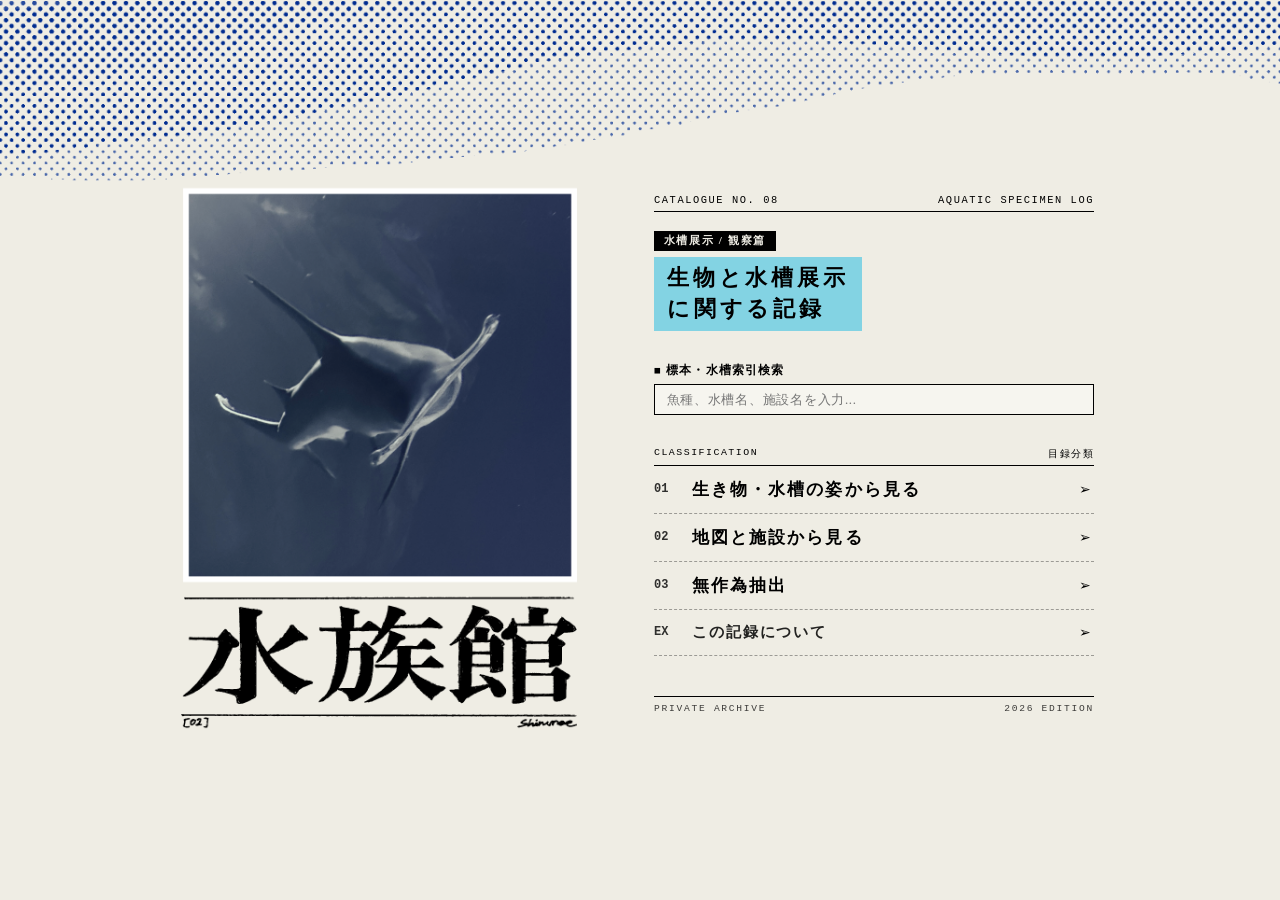
==== index.html @ 5fa7cd63 "menu" ====
<!DOCTYPE html>
<html lang="ja">
<head>
  <meta charset="UTF-8">
  <meta name="viewport" content="width=device-width, initial-scale=1.0">
  <title>水族館の記録</title>
  <link rel="stylesheet" href="css/style.css">
</head>
<body>

  <!-- 本の見開き全体を包むコンテナ -->
  <div class="book-spread">
    
    <!-- 左ページ：画像（タイトル込み）がそのまま1ページ全体になる -->
    <section class="page left-page">
      <img src="images/title2.png" alt="水族館 観測記録 扉絵" class="full-cover-image">
    </section>

    <!-- 右ページ：図鑑目録・構造化エディトリアル -->
    <section class="page right-page">
      
      <!-- ページ上部の図鑑インデックスヘッダー -->
      <div class="catalog-header">
        <div class="catalog-meta">
          <span class="catalog-code">CATALOGUE NO. 08</span>
          <span class="catalog-rubric">AQUATIC SPECIMEN LOG</span>
        </div>
        
        <!-- 岩波文庫・図鑑風の塗り帯タイトル -->
        <div class="title-block">
          <div class="tag-label">水槽展示 / 観察篇</div>
          <h2 class="site-subtitle">生物と水槽展示<br>に関する記録</h2>
        </div>
      </div>

      <!-- 検索ボックス（標本検索窓） -->
      <div class="search-section">
        <span class="search-label">■ 標本・水槽索引検索</span>
        <div class="search-container">
          <input type="text" id="search-input" placeholder="魚種、水槽名、施設名を入力..." autocomplete="off">
        </div>
      </div>

      <!-- ナビゲーション（図鑑の分類目録） -->
      <nav class="navigation">
        <div class="nav-caption">
          <span>CLASSIFICATION</span>
          <span>目録分類</span>
        </div>
        <ul class="nav-list">
          <li class="nav-row">
            <span class="nav-idx">01</span>
            <a href="species.html" class="nav-item">
              <span class="nav-text">生き物・水槽の姿から見る</span>
              <span class="nav-arrow">➢</span>
            </a>
          </li>
          <li class="nav-row">
            <span class="nav-idx">02</span>
            <a href="map.html" class="nav-item">
              <span class="nav-text">地図と施設から見る</span>
              <span class="nav-arrow">➢</span>
            </a>
          </li>
          <li class="nav-row">
            <span class="nav-idx">03</span>
            <a href="archive.html" class="nav-item">
              <span class="nav-text">無作為抽出</span>
              <span class="nav-arrow">➢</span>
            </a>
          </li>
          <li class="nav-row nav-row-about">
            <span class="nav-idx">EX</span>
            <a href="about.html" class="nav-item nav-about">
              <span class="nav-text">この記録について</span>
              <span class="nav-arrow">➢</span>
            </a>
          </li>
        </ul>
      </nav>

      <!-- ページ最下部：図鑑の奥付風クレジット（バーコード代替） -->
      <footer class="catalog-footer">
        <div class="colophon-line"></div>
        <div class="colophon-text">
          <span>PRIVATE ARCHIVE</span>
          <span>2026 EDITION</span>
        </div>
      </footer>

    </section>

  </div>

</body>
</html>
---- css/style.css ----
/* ==========================================
   印刷物・活字本トーン（紙と墨）
   ========================================== */
:root {
  --bg-paper: #efede4;
  --ink-black: #000000;
  --border-line: #000000;
  --font-serif: "Yu Mincho", "YuMincho", "Hiragino Mincho ProN", "MS PMincho", serif;
  --font-mono: "Courier New", "Consolas", monospace;
  --marker-color: rgb(131, 211, 227);
}

* {
  box-sizing: border-box;
}

body {
  margin: 0;
  padding: 2rem 1rem;
  min-height: 100dvh;
  
  /* 背景設定 */
  background-color: var(--bg-paper);
  background-image: url("../images/dot3.png");
  background-position: right top;
  background-repeat: no-repeat;
  background-size: cover;
  background-attachment: fixed;

  color: var(--ink-black);
  font-family: var(--font-serif);
  
  display: flex;
  justify-content: center;
  align-items: center;
}

/* ==========================================
   見開きレイアウト
   ========================================== */
.book-spread {
  display: flex;
  flex-wrap: wrap;
  justify-content: center;
  align-items: stretch;
  gap: 2.5rem;
  width: 100%;
  max-width: 980px;
  margin: auto;
  padding: 0;
}

/* 1ページあたりの共通設定 */
.page {
  flex: 0 1 380px;
  max-width: 480px;
  box-sizing: border-box;
}

/* 左ページ（比率維持） */
.left-page {
  aspect-ratio: 3 / 4;
  flex: 0 1 420px;
  width: min(100%, 420px);
  padding: 0;
  overflow: visible;
  display: flex;
  align-items: flex-start;
}

.full-cover-image {
  display: block;
  width: 100%;
  height: auto;
  object-fit: contain;
}

/* ==========================================
   右ページ：図鑑・目録エディトリアル
   ========================================== */
.right-page {
  position: relative;
  flex: 1 1 340px;
  padding: 1.5rem 1rem 1rem 1.5rem;
  display: flex;
  flex-direction: column;
  justify-content: space-between;
  min-height: 520px;
}

/* 図鑑ヘッダー部 */
.catalog-header {
  margin-bottom: 2rem;
}

.catalog-meta {
  display: flex;
  justify-content: space-between;
  font-family: var(--font-mono);
  font-size: 0.65rem;
  letter-spacing: 0.15em;
  border-bottom: 1px solid var(--ink-black);
  padding-bottom: 0.3rem;
  margin-bottom: 1.2rem;
}

.title-block {
  display: flex;
  flex-direction: column;
  align-items: flex-start;
  gap: 0.4rem;
}

.tag-label {
  background-color: var(--ink-black);
  color: var(--bg-paper);
  font-size: 0.7rem;
  font-weight: 700;
  letter-spacing: 0.15em;
  padding: 0.15rem 0.6rem;
}

.site-subtitle {
  font-size: 1.35rem;
  font-weight: 900;
  letter-spacing: 0.18em;
  line-height: 1.45;
  margin: 0;
  background-color: var(--marker-color);
  color: var(--ink-black);
  padding: 0.35rem 0.8rem;
  display: inline-block;
  box-decoration-break: clone;
  -webkit-box-decoration-break: clone;
}

/* 検索エリア（台帳入力風） */
.search-section {
  margin-bottom: 2rem;
}

.search-label {
  display: block;
  font-size: 0.72rem;
  font-weight: 700;
  letter-spacing: 0.1em;
  margin-bottom: 0.4rem;
}

.search-container {
  border: 1px solid var(--ink-black);
  background: rgba(255, 255, 255, 0.4);
  padding: 0.3rem 0.6rem;
}

#search-input {
  width: 100%;
  border: none;
  background: transparent;
  font-family: var(--font-serif);
  font-size: 0.9rem;
  color: var(--ink-black);
  outline: none;
  letter-spacing: 0.05em;
}

#search-input::placeholder {
  color: #777;
  font-size: 0.8rem;
}

/* ナビゲーション（図鑑の分類目録） */
.navigation {
  margin-bottom: auto;
}

.nav-caption {
  display: flex;
  justify-content: space-between;
  font-family: var(--font-mono);
  font-size: 0.62rem;
  letter-spacing: 0.15em;
  border-bottom: 1.5px solid var(--ink-black);
  padding-bottom: 0.25rem;
}

.nav-list {
  list-style: none;
  padding: 0;
  margin: 0;
}

.nav-row {
  display: flex;
  align-items: center;
  border-bottom: 1px dashed rgba(0, 0, 0, 0.35);
  transition: background-color 0.15s ease;
}

.nav-row:hover {
  background-color: rgba(131, 211, 227, 0.18);
}

.nav-idx {
  font-family: var(--font-mono);
  font-size: 0.75rem;
  font-weight: bold;
  width: 2.2rem;
  color: var(--ink-black);
  opacity: 0.8;
}

.nav-item {
  flex: 1;
  color: var(--ink-black);
  text-decoration: none;
  padding: 0.75rem 0.2rem;
  display: flex;
  justify-content: space-between;
  align-items: center;
}

.nav-text {
  font-size: 1.05rem;
  font-weight: 900;
  letter-spacing: 0.12em;
}

.nav-arrow {
  font-size: 0.85rem;
  transition: transform 0.15s ease;
}

.nav-item:hover .nav-arrow {
  transform: translateX(4px);
}

/* ABOUT 項目の個別調整 */
.nav-row-about .nav-text {
  font-size: 0.95rem;
  font-weight: 700;
  opacity: 0.85;
}

/* フッター（奥付） */
.catalog-footer {
  margin-top: 2rem;
  padding-top: 0.5rem;
}

.colophon-line {
  width: 100%;
  height: 1px;
  background-color: var(--ink-black);
  margin-bottom: 0.4rem;
}

.colophon-text {
  display: flex;
  justify-content: space-between;
  font-family: var(--font-mono);
  font-size: 0.6rem;
  letter-spacing: 0.18em;
  opacity: 0.75;
}

/* ==========================================
   スマホ（縦並び）時の調整
   ========================================== */
@media (max-width: 820px) {
  body {
    background-image: url("../images/dot.png");
    padding: 1.5rem 0.5rem;
  }

  .book-spread {
    gap: 3.5rem;
  }

  .page {
    max-width: min(100%, 480px);
    flex-basis: 100%;
  }

  .left-page {
    width: 100%;
    flex-basis: 100%;
  }

  .right-page {
    padding: 1.5rem 0.5rem 1rem 0.5rem;
    min-height: auto;
  }
}
/* ==========================================
   ABOUT（凡例・文書）ページ固有スタイル
   ========================================== */
.subpage-body {
  display: block;
  padding: 3rem 1rem;
}

.doc-container {
  max-width: 720px;
  margin: 0 auto;
  padding: 2.5rem 2rem;
  background-color: #fcfbf7;
  border: 1px solid var(--ink-black);
  box-shadow: 0 6px 20px rgba(0, 0, 0, 0.04);
}

/* ヘッダー */
.doc-nav {
  display: flex;
  justify-content: space-between;
  align-items: center;
  margin-bottom: 2rem;
  font-family: var(--font-mono);
  font-size: 0.72rem;
  border-bottom: 1px solid rgba(0, 0, 0, 0.15);
  padding-bottom: 0.5rem;
}

.back-link {
  color: var(--ink-black);
  text-decoration: none;
  font-family: var(--font-serif);
  font-weight: 700;
}

.back-link:hover {
  opacity: 0.6;
}

.doc-meta {
  letter-spacing: 0.15em;
  opacity: 0.7;
}

.doc-title-block {
  margin-bottom: 2.5rem;
  display: flex;
  flex-direction: column;
  align-items: flex-start;
  gap: 0.5rem;
}

.doc-tag {
  background-color: var(--ink-black);
  color: var(--bg-paper);
  font-size: 0.7rem;
  font-weight: 700;
  letter-spacing: 0.15em;
  padding: 0.15rem 0.5rem;
}

.doc-title {
  font-size: 2.2rem;
  font-weight: 900;
  letter-spacing: 0.15em;
  line-height: 1.3;
  margin: 0;
  background-color: var(--marker-color);
  color: var(--ink-black);
  padding: 0.2rem 0.6rem;
  display: inline-block;
  box-decoration-break: clone;
  -webkit-box-decoration-break: clone;
}

/* 本文 */
.doc-lead {
  font-size: 1.05rem;
  line-height: 2;
  letter-spacing: 0.08em;
  margin-bottom: 1.8rem;
  font-weight: 700;
}

.rule-divider {
  width: 100%;
  height: 1px;
  background: var(--ink-black);
  margin-bottom: 2.2rem;
}

.doc-section {
  margin-bottom: 2.2rem;
}

.doc-heading {
  font-size: 1.15rem;
  font-weight: 800;
  letter-spacing: 0.12em;
  margin: 0 0 0.8rem 0;
  border-bottom: 1px dashed rgba(0, 0, 0, 0.3);
  padding-bottom: 0.3rem;
}

.doc-idx {
  font-family: var(--font-serif);
  margin-right: 0.2rem;
}

.doc-section p {
  line-height: 1.9;
  letter-spacing: 0.05em;
  font-size: 0.95rem;
  margin: 0;
}

/* 定義リスト（一、二、三項） */
.doc-definition-list {
  margin: 0;
  padding: 0;
}

.doc-definition-list dt {
  font-weight: 800;
  font-size: 0.95rem;
  letter-spacing: 0.06em;
  margin-top: 1rem;
}

.doc-definition-list dd {
  margin: 0.3rem 0 0 1.2rem;
  line-height: 1.8;
  font-size: 0.92rem;
  color: #222;
}

/* 奥付フッター */
.doc-footer {
  margin-top: 3.5rem;
  padding-top: 1rem;
}

.doc-colophon-line {
  width: 100%;
  height: 1px;
  background: var(--ink-black);
  margin-bottom: 0.6rem;
}

.doc-colophon {
  display: flex;
  justify-content: space-between;
  font-family: var(--font-mono);
  font-size: 0.68rem;
  letter-spacing: 0.12em;
  opacity: 0.8;
}

.colophon-item {
  display: block;
  font-family: var(--font-serif);
  font-size: 0.8rem;
  line-height: 1.6;
}

/* スマホ調整 */
@media (max-width: 820px) {
  .subpage-body {
    padding: 1.5rem 0.5rem;
  }
  .doc-container {
    padding: 1.8rem 1.2rem;
  }
  .doc-title {
    font-size: 1.7rem;
  }
  .doc-colophon {
    flex-direction: column;
    gap: 0.8rem;
  }
}
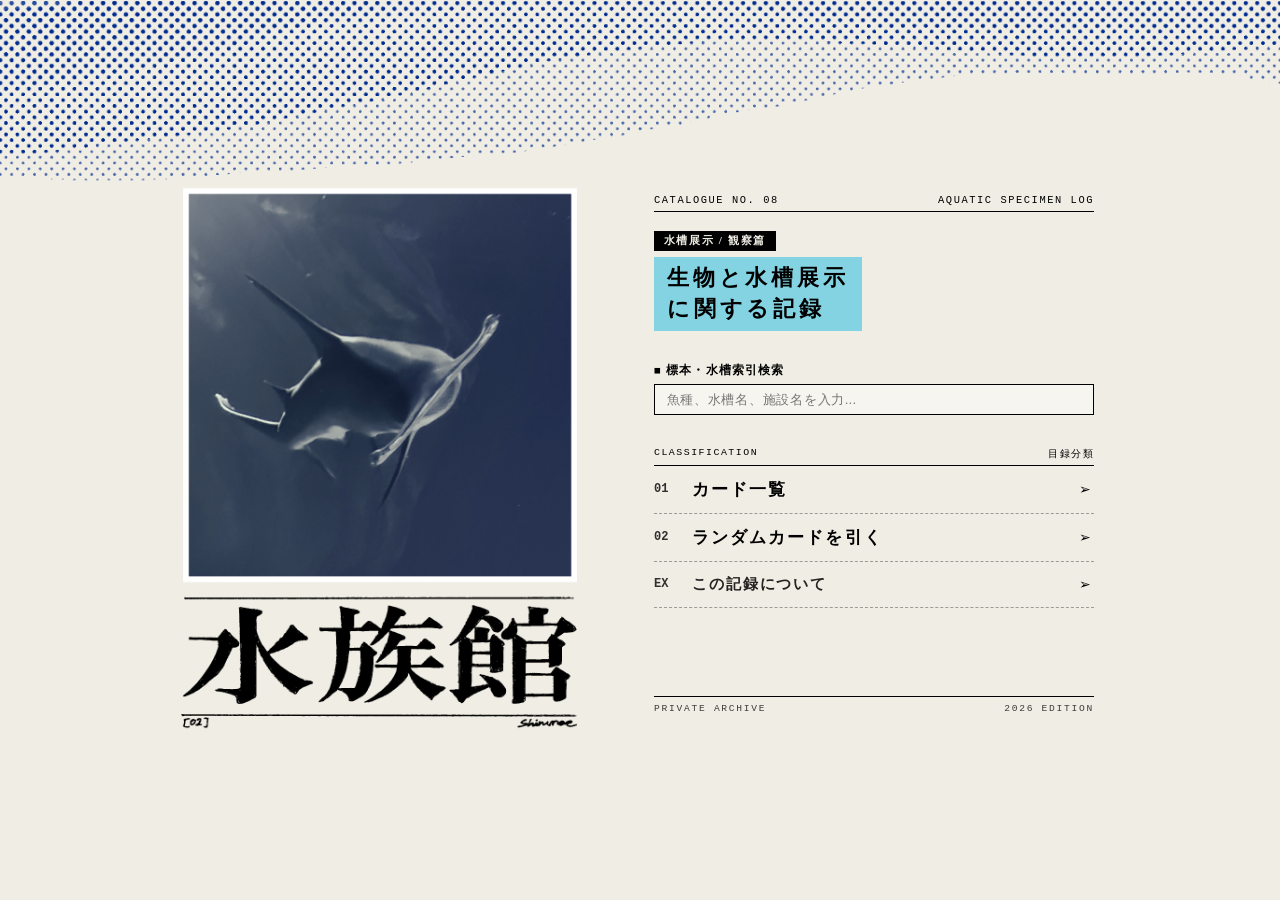
==== commit caf208ae: "一覧" ====
--- a/index.html
+++ b/index.html
@@ -50,22 +50,15 @@
         <ul class="nav-list">
           <li class="nav-row">
             <span class="nav-idx">01</span>
-            <a href="species.html" class="nav-item">
-              <span class="nav-text">生き物・水槽の姿から見る</span>
+            <a href="archive.html" class="nav-item">
+              <span class="nav-text">カード一覧</span>
               <span class="nav-arrow">➢</span>
             </a>
           </li>
           <li class="nav-row">
             <span class="nav-idx">02</span>
-            <a href="map.html" class="nav-item">
-              <span class="nav-text">地図と施設から見る</span>
-              <span class="nav-arrow">➢</span>
-            </a>
-          </li>
-          <li class="nav-row">
-            <span class="nav-idx">03</span>
-            <a href="archive.html" class="nav-item">
-              <span class="nav-text">無作為抽出</span>
+            <a href="random.html" class="nav-item">
+              <span class="nav-text">ランダムカードを引く</span>
               <span class="nav-arrow">➢</span>
             </a>
           </li>
--- a/css/style.css
+++ b/css/style.css
@@ -304,6 +304,7 @@
   max-width: 720px;
   margin: 0 auto;
   padding: 2.5rem 2rem;
+  min-height: calc(100dvh - 6rem);
   background-color: #fcfbf7;
   border: 1px solid var(--ink-black);
   box-shadow: 0 6px 20px rgba(0, 0, 0, 0.04);
@@ -319,6 +320,12 @@
   font-size: 0.72rem;
   border-bottom: 1px solid rgba(0, 0, 0, 0.15);
   padding-bottom: 0.5rem;
+}
+
+.doc-nav .draw-button {
+  margin-left: auto;
+  padding: 0.35rem 0.7rem;
+  font-size: 0.8rem;
 }
 
 .back-link {
@@ -473,4 +480,520 @@
     flex-direction: column;
     gap: 0.8rem;
   }
+}
+/* ==========================================
+   観測台帳（カード一覧）レイアウト
+   ========================================== */
+.archive-container {
+  max-width: 1440px;
+  margin: 0 auto;
+  padding: 1.5rem;
+  min-height: calc(100dvh - 6rem);
+  background-color: rgba(252, 251, 247, 0.96);
+}
+
+.archive-header {
+  margin-bottom: 3rem;
+  border-bottom: 2px solid var(--ink-black);
+  padding-bottom: 1.5rem;
+}
+
+.archive-title {
+  font-size: 2.2rem;
+  font-weight: 900;
+  letter-spacing: 0.15em;
+  margin: 0.5rem 0 0.8rem 0;
+  background-color: var(--marker-color);
+  color: var(--ink-black);
+  padding: 0.2rem 0.6rem;
+  display: inline-block;
+  box-decoration-break: clone;
+  -webkit-box-decoration-break: clone;
+}
+
+.archive-lead {
+  font-size: 0.95rem;
+  letter-spacing: 0.08em;
+  opacity: 0.85;
+  margin: 0.5rem 0 0 0;
+}
+
+.archive-layout {
+  display: grid;
+  grid-template-columns: 190px 1fr;
+  gap: 2rem;
+  align-items: start;
+}
+
+.archive-layout[hidden] {
+  display: none;
+}
+
+.category-index {
+  position: sticky;
+  top: 1rem;
+  border-top: 2px solid var(--ink-black);
+  border-bottom: 1px solid var(--ink-black);
+  padding: 0.7rem 0 1rem;
+}
+
+.category-heading {
+  font-family: var(--font-mono);
+  font-size: 0.63rem;
+  letter-spacing: 0.08em;
+  margin-bottom: 1.2rem;
+}
+
+.category-group + .category-group {
+  margin-top: 1.5rem;
+}
+
+.category-group h2 {
+  font-size: 0.85rem;
+  margin: 0 0 0.45rem;
+  padding-bottom: 0.3rem;
+  border-bottom: 1px dashed rgba(0, 0, 0, 0.35);
+}
+
+.category-group ul {
+  list-style: none;
+  margin: 0;
+  padding: 0;
+}
+
+.category-group li {
+  font-size: 0.8rem;
+  line-height: 1.6;
+  margin-bottom: 0.55rem;
+}
+
+.category-group a {
+  display: flex;
+  justify-content: space-between;
+  gap: 0.4rem;
+  color: #0047ab;
+  text-decoration: underline;
+  text-decoration-color: #0047ab;
+  text-underline-offset: 0.08em;
+  text-decoration-thickness: 1px;
+  line-height: 1.35;
+}
+
+.category-group a:hover {
+  background-color: rgba(131, 211, 227, 0.25);
+}
+
+.card-tags {
+  display: flex;
+  flex-wrap: wrap;
+  gap: 0.35rem 0.7rem;
+  margin-top: 0.8rem;
+}
+
+.card-tag {
+  color: #0047ab;
+  font-size: 0.78rem;
+  line-height: 1.35;
+  text-decoration: underline;
+  text-decoration-color: #0047ab;
+  text-underline-offset: 0.08em;
+}
+
+.card-tag:hover {
+  color: #002d70;
+}
+
+/* カードグリッド */
+.cards-grid {
+  display: grid;
+  grid-template-columns: repeat(auto-fill, minmax(250px, 1fr));
+  gap: 2.5rem 2rem;
+}
+
+.record-detail[hidden] {
+  display: none;
+}
+
+.detail-back-link {
+  display: inline-block;
+  color: var(--ink-black);
+  font-weight: 700;
+  text-decoration: none;
+}
+
+.detail-back-link:hover {
+  text-decoration: underline;
+}
+
+.detail-navigation {
+  display: flex;
+  justify-content: space-between;
+  gap: 1rem;
+  margin-bottom: 1.5rem;
+  border-bottom: 1px solid rgba(0, 0, 0, 0.25);
+  padding-bottom: 0.7rem;
+}
+
+.record-detail-card {
+  max-width: none;
+  margin: 0 auto;
+  padding: 0;
+  background: transparent;
+  border: 0;
+}
+
+.is-detail-page .archive-header {
+  display: none;
+}
+
+.is-detail-page .archive-container {
+  min-height: 100dvh;
+}
+
+.is-detail-page .record-detail-card > .card-meta,
+.is-detail-page .record-detail-summary .card-scale-tag,
+.is-detail-page .record-detail-summary .card-species,
+.is-detail-page .record-detail-summary p {
+  display: none;
+}
+
+.is-detail-page .record-detail-summary .card-title {
+  margin-top: 0;
+}
+
+.is-detail-page .record-detail-content h1:first-child {
+  display: none;
+}
+
+.record-detail-grid {
+  display: grid;
+  grid-template-columns: minmax(0, 3fr) minmax(0, 5fr);
+  gap: 2rem;
+  align-items: start;
+}
+
+.record-detail-text {
+  max-height: calc(100vh - 13rem);
+  overflow-y: auto;
+  padding-right: 1rem;
+  font-size: 0.88rem;
+}
+
+.record-detail-summary p {
+  line-height: 1.8;
+}
+
+.record-detail-content {
+  margin: 2rem 0 0;
+  border-top: 1px solid var(--ink-black);
+  padding-top: 1rem;
+  line-height: 1.9;
+}
+
+.record-detail-content h1,
+.record-detail-content h2 {
+  font-size: 1.4rem;
+  border-bottom: 1px solid rgba(0, 0, 0, 0.2);
+  padding-bottom: 0.4rem;
+}
+
+.random-container {
+  max-width: 760px;
+}
+
+.random-draw {
+  max-width: 420px;
+  margin: 0 auto;
+}
+
+.random-card {
+  animation: card-reveal 0.35s ease both;
+  cursor: pointer;
+  padding: 0;
+}
+
+.random-card .card-image-box {
+  margin-bottom: 0;
+}
+
+.random-card-title {
+  margin: 0;
+  padding: 0.7rem 0.8rem;
+  font-size: 1.05rem;
+  line-height: 1.4;
+}
+
+.random-card-content {
+  margin-top: 1.5rem;
+  border-top: 1px solid rgba(0, 0, 0, 0.3);
+  padding-top: 0.8rem;
+  line-height: 1.8;
+}
+
+.random-card-content h1,
+.random-card-content h2 {
+  font-size: 1.15rem;
+  border-bottom: 1px solid rgba(0, 0, 0, 0.2);
+  padding-bottom: 0.3rem;
+}
+
+.draw-button {
+  margin-left: 1rem;
+  border: 1px solid var(--ink-black);
+  background: var(--ink-black);
+  color: var(--bg-paper);
+  font-family: var(--font-serif);
+  font-weight: 800;
+  letter-spacing: 0.08em;
+  padding: 0.7rem 1.2rem;
+  cursor: pointer;
+}
+
+.draw-button:hover {
+  background: var(--marker-color);
+  color: var(--ink-black);
+}
+
+.draw-button span {
+  font-family: var(--font-mono);
+  margin-left: 0.4rem;
+}
+
+@keyframes card-reveal {
+  from { opacity: 0; transform: translateY(8px); }
+  to { opacity: 1; transform: translateY(0); }
+}
+
+/* 標本カード単体 */
+.specimen-card {
+  background-color: #fcfbf7;
+  border: 1px solid var(--ink-black);
+  display: flex;
+  flex-direction: column;
+  cursor: pointer;
+  transition: transform 0.2s ease, box-shadow 0.2s ease;
+  padding: 1.2rem;
+  position: relative;
+}
+
+.specimen-card:hover {
+  transform: translateY(-4px);
+  box-shadow: 0 6px 18px rgba(0, 0, 0, 0.08);
+}
+
+.card-meta {
+  display: flex;
+  justify-content: space-between;
+  font-family: var(--font-mono);
+  font-size: 0.68rem;
+  letter-spacing: 0.12em;
+  border-bottom: 1px solid rgba(0, 0, 0, 0.2);
+  padding-bottom: 0.4rem;
+  margin-bottom: 0.8rem;
+}
+
+.card-image-box {
+  width: 100%;
+  aspect-ratio: 4 / 3;
+  overflow: hidden;
+  background-color: #e5e3dc;
+  margin-bottom: 1rem;
+  border: 1px solid rgba(0, 0, 0, 0.1);
+}
+
+.card-image-box img {
+  width: 100%;
+  height: 100%;
+  object-fit: cover;
+  filter: grayscale(15%);
+  transition: transform 0.3s ease;
+}
+
+.specimen-card:hover .card-image-box img {
+  transform: scale(1.03);
+}
+
+.card-scale-tag {
+  font-family: var(--font-mono);
+  font-size: 0.62rem;
+  color: #666;
+  letter-spacing: 0.1em;
+  margin-bottom: 0.3rem;
+}
+
+.card-title {
+  font-size: 1.25rem;
+  font-weight: 800;
+  letter-spacing: 0.08em;
+  margin: 0 0 0.5rem 0;
+  line-height: 1.35;
+}
+
+.card-species {
+  font-size: 0.78rem;
+  color: #444;
+  margin: 0 0 0.8rem 0;
+}
+
+.card-scene {
+  font-size: 0.85rem;
+  line-height: 1.6;
+  font-style: italic;
+  color: #222;
+  margin: 0 0 1rem 0;
+  background-color: rgba(0, 0, 0, 0.03);
+  padding: 0.5rem 0.6rem;
+  border-left: 2px solid var(--ink-black);
+}
+
+.card-footer {
+  margin-top: auto;
+  display: flex;
+  justify-content: space-between;
+  align-items: center;
+  font-family: var(--font-mono);
+  font-size: 0.7rem;
+  border-top: 1px dashed rgba(0, 0, 0, 0.2);
+  padding-top: 0.6rem;
+}
+
+.card-read-btn {
+  font-family: var(--font-serif);
+  font-weight: 800;
+  letter-spacing: 0.08em;
+}
+
+/* ==========================================
+   サイドスライド手記ビューア（ドロワー）
+   ========================================== */
+.drawer-overlay {
+  position: fixed;
+  top: 0;
+  left: 0;
+  width: 100vw;
+  height: 100vh;
+  background-color: rgba(0, 0, 0, 0.4);
+  opacity: 0;
+  pointer-events: none;
+  transition: opacity 0.3s ease;
+  z-index: 100;
+}
+
+.drawer-overlay.is-visible {
+  opacity: 1;
+  pointer-events: auto;
+}
+
+.note-drawer {
+  position: fixed;
+  top: 0;
+  right: 0;
+  width: min(100vw, 560px);
+  height: 100dvh;
+  background-color: #fcfbf7;
+  border-left: 2px solid var(--ink-black);
+  box-shadow: -6px 0 25px rgba(0, 0, 0, 0.15);
+  transform: translateX(100%);
+  transition: transform 0.3s cubic-bezier(0.16, 1, 0.3, 1);
+  z-index: 101;
+  display: flex;
+  flex-direction: column;
+  padding: 2rem 2.5rem;
+  overflow-y: auto;
+}
+
+.note-drawer.is-open {
+  transform: translateX(0);
+}
+
+.drawer-header {
+  display: flex;
+  justify-content: space-between;
+  align-items: center;
+  border-bottom: 1.5px solid var(--ink-black);
+  padding-bottom: 0.8rem;
+  margin-bottom: 2rem;
+}
+
+.drawer-id {
+  font-family: var(--font-mono);
+  font-size: 0.78rem;
+  font-weight: bold;
+  letter-spacing: 0.12em;
+}
+
+.drawer-close-btn {
+  background: transparent;
+  border: 1px solid var(--ink-black);
+  font-family: var(--font-serif);
+  font-size: 0.8rem;
+  padding: 0.3rem 0.8rem;
+  cursor: pointer;
+  transition: background-color 0.15s ease;
+}
+
+.drawer-close-btn:hover {
+  background-color: var(--ink-black);
+  color: #fff;
+}
+
+/* Markdownレンダリング本文のスタイル */
+.drawer-content {
+  line-height: 1.9;
+  letter-spacing: 0.06em;
+  font-size: 0.95rem;
+}
+
+.drawer-content h1, 
+.drawer-content h2 {
+  font-size: 1.4rem;
+  font-weight: 900;
+  border-bottom: 1px solid rgba(0,0,0,0.2);
+  padding-bottom: 0.4rem;
+  margin-top: 1.5rem;
+}
+
+.drawer-content blockquote {
+  margin: 1.5rem 0;
+  padding: 0.8rem 1.2rem;
+  background-color: rgba(131, 211, 227, 0.12);
+  border-left: 3px solid var(--marker-color);
+  font-style: normal;
+}
+
+@media (max-width: 820px) {
+  .doc-container,
+  .archive-container {
+    min-height: calc(100dvh - 3rem);
+  }
+
+  .archive-layout {
+    grid-template-columns: 1fr;
+  }
+
+  .category-index {
+    position: static;
+    display: grid;
+    grid-template-columns: 1fr 1fr;
+    gap: 1rem;
+  }
+
+  .category-heading {
+    grid-column: 1 / -1;
+    margin-bottom: 0;
+  }
+
+  .category-group + .category-group {
+    margin-top: 0;
+  }
+
+  .record-detail-grid {
+    grid-template-columns: 1fr;
+  }
+
+  .record-detail-text {
+    max-height: none;
+    overflow-y: visible;
+    padding-right: 0;
+  }
 }
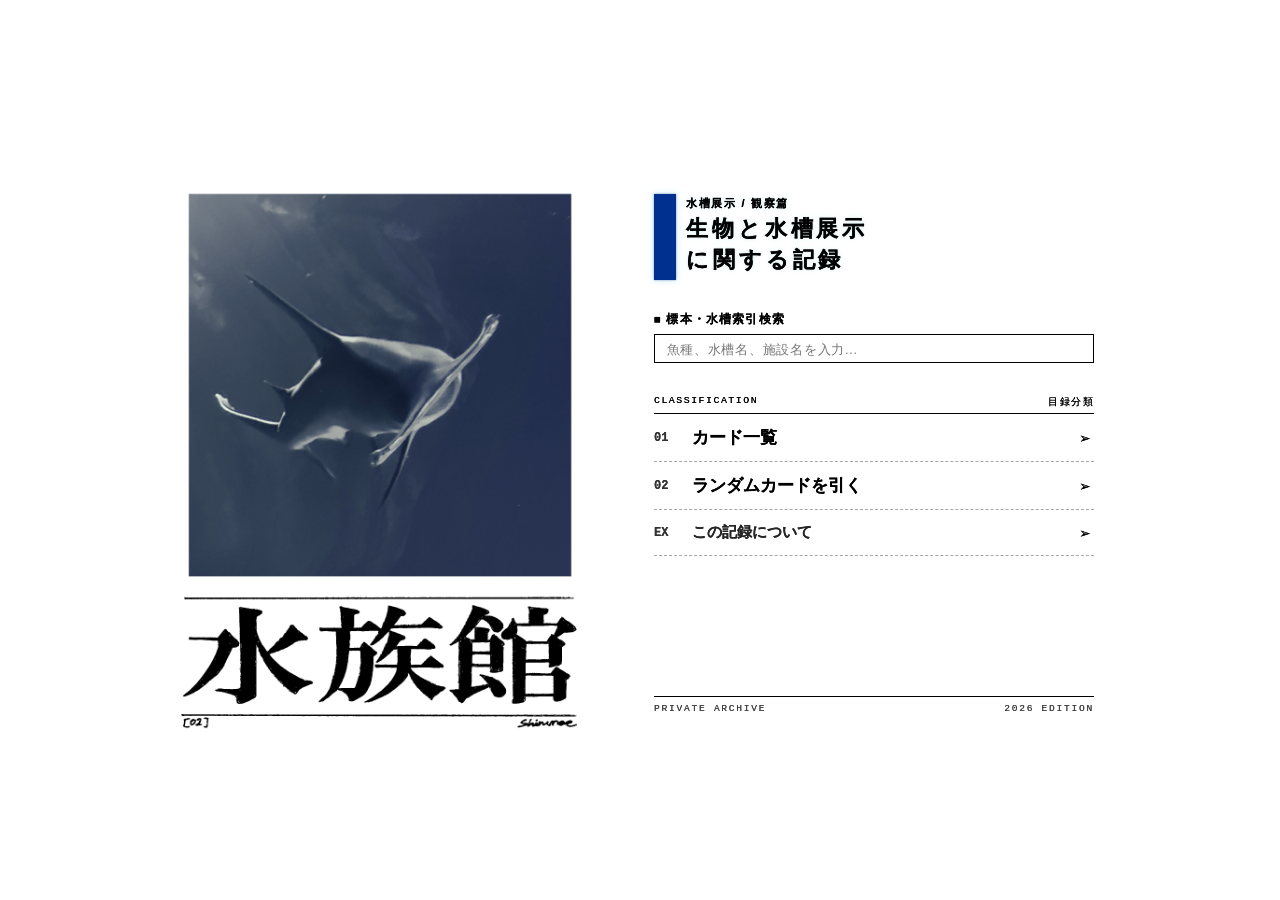
==== commit 494b0d59: "gothi" ====
--- a/index.html
+++ b/index.html
@@ -21,11 +21,6 @@
       
       <!-- ページ上部の図鑑インデックスヘッダー -->
       <div class="catalog-header">
-        <div class="catalog-meta">
-          <span class="catalog-code">CATALOGUE NO. 08</span>
-          <span class="catalog-rubric">AQUATIC SPECIMEN LOG</span>
-        </div>
-        
         <!-- 岩波文庫・図鑑風の塗り帯タイトル -->
         <div class="title-block">
           <div class="tag-label">水槽展示 / 観察篇</div>
--- a/css/style.css
+++ b/css/style.css
@@ -2,12 +2,14 @@
    印刷物・活字本トーン（紙と墨）
    ========================================== */
 :root {
-  --bg-paper: #efede4;
+  --bg-paper: #ffffff;
   --ink-black: #000000;
   --border-line: #000000;
   --font-serif: "Yu Mincho", "YuMincho", "Hiragino Mincho ProN", "MS PMincho", serif;
+  --font-gothic: "Hiragino Kaku Gothic ProN", "Yu Gothic", "Meiryo", sans-serif;
   --font-mono: "Courier New", "Consolas", monospace;
-  --marker-color: rgb(131, 211, 227);
+  --marker-color: #00308f;
+  --title-bleed: 0 0 0.25px currentColor, 0 0 1.5px rgba(0, 0, 0, 0.18), 0 0 5px rgba(131, 211, 227, 0.28);
 }
 
 * {
@@ -19,16 +21,10 @@
   padding: 2rem 1rem;
   min-height: 100dvh;
   
-  /* 背景設定 */
   background-color: var(--bg-paper);
-  background-image: url("../images/dot3.png");
-  background-position: right top;
-  background-repeat: no-repeat;
-  background-size: cover;
-  background-attachment: fixed;
-
-  color: var(--ink-black);
-  font-family: var(--font-serif);
+  color: var(--ink-black);
+  font-family: var(--font-gothic);
+  text-shadow: 0 0 0.35px currentColor;
   
   display: flex;
   justify-content: center;
@@ -105,31 +101,49 @@
 }
 
 .title-block {
+  position: relative;
   display: flex;
   flex-direction: column;
   align-items: flex-start;
-  gap: 0.4rem;
+  gap: 0.15rem;
+  padding: 0.15rem 0 0.25rem 2rem;
+}
+
+.title-block::before,
+.doc-title-block::before,
+.archive-title-area::before {
+  content: "";
+  position: absolute;
+  top: 0;
+  bottom: 0;
+  left: 0;
+  width: 1.35rem;
+  background-color: var(--marker-color);
+  box-shadow: 0 0 2px rgba(0, 48, 143, 0.45), 0 0 7px rgba(131, 211, 227, 0.45);
 }
 
 .tag-label {
-  background-color: var(--ink-black);
-  color: var(--bg-paper);
+  color: var(--ink-black);
   font-size: 0.7rem;
   font-weight: 700;
   letter-spacing: 0.15em;
-  padding: 0.15rem 0.6rem;
+  padding: 0;
+  text-shadow: var(--title-bleed);
 }
 
 .site-subtitle {
+  font-family: var(--font-serif);
   font-size: 1.35rem;
   font-weight: 900;
   letter-spacing: 0.18em;
   line-height: 1.45;
   margin: 0;
-  background-color: var(--marker-color);
-  color: var(--ink-black);
-  padding: 0.35rem 0.8rem;
+  background-color: transparent;
+  color: var(--ink-black);
+  padding: 0;
   display: inline-block;
+  text-shadow: var(--title-bleed);
+  -webkit-text-stroke: 0.15px currentColor;
   box-decoration-break: clone;
   -webkit-box-decoration-break: clone;
 }
@@ -157,7 +171,7 @@
   width: 100%;
   border: none;
   background: transparent;
-  font-family: var(--font-serif);
+  font-family: var(--font-gothic);
   font-size: 0.9rem;
   color: var(--ink-black);
   outline: none;
@@ -223,7 +237,8 @@
 .nav-text {
   font-size: 1.05rem;
   font-weight: 900;
-  letter-spacing: 0.12em;
+  letter-spacing: 0.em;
+  /* text-shadow: 0 0 1px rgba(0, 48, 143, 0.45), 0 0 7px rgba(131, 211, 227, 0.45); */
 }
 
 .nav-arrow {
@@ -269,7 +284,6 @@
    ========================================== */
 @media (max-width: 820px) {
   body {
-    background-image: url("../images/dot.png");
     padding: 1.5rem 0.5rem;
   }
 
@@ -305,7 +319,7 @@
   margin: 0 auto;
   padding: 2.5rem 2rem;
   min-height: calc(100dvh - 6rem);
-  background-color: #fcfbf7;
+  background-color: var(--bg-paper);
   border: 1px solid var(--ink-black);
   box-shadow: 0 6px 20px rgba(0, 0, 0, 0.04);
 }
@@ -331,7 +345,7 @@
 .back-link {
   color: var(--ink-black);
   text-decoration: none;
-  font-family: var(--font-serif);
+  font-family: var(--font-gothic);
   font-weight: 700;
 }
 
@@ -345,32 +359,37 @@
 }
 
 .doc-title-block {
+  position: relative;
   margin-bottom: 2.5rem;
   display: flex;
   flex-direction: column;
   align-items: flex-start;
-  gap: 0.5rem;
+  gap: 0.15rem;
+  padding: 0.15rem 0 0.25rem 2rem;
 }
 
 .doc-tag {
-  background-color: var(--ink-black);
-  color: var(--bg-paper);
+  color: var(--ink-black);
   font-size: 0.7rem;
   font-weight: 700;
   letter-spacing: 0.15em;
-  padding: 0.15rem 0.5rem;
+  padding: 0;
+  text-shadow: var(--title-bleed);
 }
 
 .doc-title {
+  font-family: var(--font-serif);
   font-size: 2.2rem;
   font-weight: 900;
   letter-spacing: 0.15em;
   line-height: 1.3;
   margin: 0;
-  background-color: var(--marker-color);
-  color: var(--ink-black);
-  padding: 0.2rem 0.6rem;
+  background-color: transparent;
+  color: var(--ink-black);
+  padding: 0;
   display: inline-block;
+  text-shadow: var(--title-bleed);
+  -webkit-text-stroke: 0.15px currentColor;
   box-decoration-break: clone;
   -webkit-box-decoration-break: clone;
 }
@@ -405,7 +424,7 @@
 }
 
 .doc-idx {
-  font-family: var(--font-serif);
+  font-family: var(--font-gothic);
   margin-right: 0.2rem;
 }
 
@@ -460,7 +479,7 @@
 
 .colophon-item {
   display: block;
-  font-family: var(--font-serif);
+  font-family: var(--font-gothic);
   font-size: 0.8rem;
   line-height: 1.6;
 }
@@ -489,7 +508,7 @@
   margin: 0 auto;
   padding: 1.5rem;
   min-height: calc(100dvh - 6rem);
-  background-color: rgba(252, 251, 247, 0.96);
+  background-color: var(--bg-paper);
 }
 
 .archive-header {
@@ -497,16 +516,34 @@
   border-bottom: 2px solid var(--ink-black);
   padding-bottom: 1.5rem;
 }
-
+/* タイトルエリアを縦並びにし、doc-tag を上へ配置 */
+.archive-title-area {
+  position: relative;
+  display: flex;
+  flex-direction: column;
+  align-items: flex-start;
+  gap: 0.15rem;
+  margin-top: 1.5rem;
+  padding: 0.15rem 0 0.25rem 2rem;
+}
+.archive-title-area .doc-tag {
+  background-color: transparent;
+  color: var(--ink-black);
+  padding: 0;
+  text-shadow: var(--title-bleed);
+}
 .archive-title {
+  font-family: var(--font-serif);
   font-size: 2.2rem;
   font-weight: 900;
   letter-spacing: 0.15em;
-  margin: 0.5rem 0 0.8rem 0;
-  background-color: var(--marker-color);
-  color: var(--ink-black);
-  padding: 0.2rem 0.6rem;
+  margin: 0;
+  background-color: transparent;
+  color: var(--ink-black);
+  padding: 0;
   display: inline-block;
+  text-shadow: var(--title-bleed);
+  -webkit-text-stroke: 0.15px currentColor;
   box-decoration-break: clone;
   -webkit-box-decoration-break: clone;
 }
@@ -568,15 +605,20 @@
 }
 
 .category-group a {
-  display: flex;
-  justify-content: space-between;
-  gap: 0.4rem;
+  display: inline-block;
   color: #0047ab;
+  line-height: 1.35;
+}
+
+.category-link-label {
   text-decoration: underline;
   text-decoration-color: #0047ab;
   text-underline-offset: 0.08em;
   text-decoration-thickness: 1px;
-  line-height: 1.35;
+}
+
+.category-link-count {
+  margin-left: 0.35rem;
 }
 
 .category-group a:hover {
@@ -584,10 +626,18 @@
 }
 
 .card-tags {
-  display: flex;
-  flex-wrap: wrap;
-  gap: 0.35rem 0.7rem;
+  display: grid;
+  gap: 0.35rem;
   margin-top: 0.8rem;
+}
+
+.card-tag-group {
+  line-height: 1.5;
+}
+
+.card-tag-label {
+  color: var(--ink-black);
+  font-size: 0.78rem;
 }
 
 .card-tag {
@@ -642,6 +692,23 @@
   border: 0;
 }
 
+.detail-doc-tag {
+  display: block;
+  width: fit-content;
+  margin-bottom: 0.8rem;
+}
+
+.is-detail-page .record-detail-summary {
+  display: flex;
+  flex-direction: column;
+  align-items: flex-start;
+}
+
+.is-detail-page .record-detail-summary .card-title {
+  display: block;
+  clear: both;
+}
+
 .is-detail-page .archive-header {
   display: none;
 }
@@ -659,6 +726,9 @@
 
 .is-detail-page .record-detail-summary .card-title {
   margin-top: 0;
+  font-size: 2.2rem;
+  text-shadow: var(--title-bleed);
+  -webkit-text-stroke: 0.15px currentColor;
 }
 
 .is-detail-page .record-detail-content h1:first-child {
@@ -717,6 +787,7 @@
 }
 
 .random-card-title {
+  font-family: var(--font-gothic);
   margin: 0;
   padding: 0.7rem 0.8rem;
   font-size: 1.05rem;
@@ -742,7 +813,7 @@
   border: 1px solid var(--ink-black);
   background: var(--ink-black);
   color: var(--bg-paper);
-  font-family: var(--font-serif);
+  font-family: var(--font-gothic);
   font-weight: 800;
   letter-spacing: 0.08em;
   padding: 0.7rem 1.2rem;
@@ -766,13 +837,13 @@
 
 /* 標本カード単体 */
 .specimen-card {
-  background-color: #fcfbf7;
+  background-color: var(--bg-paper);
   border: 1px solid var(--ink-black);
   display: flex;
   flex-direction: column;
   cursor: pointer;
   transition: transform 0.2s ease, box-shadow 0.2s ease;
-  padding: 1.2rem;
+  padding: 0;
   position: relative;
 }
 
@@ -797,7 +868,7 @@
   aspect-ratio: 4 / 3;
   overflow: hidden;
   background-color: #e5e3dc;
-  margin-bottom: 1rem;
+  margin-bottom: 0;
   border: 1px solid rgba(0, 0, 0, 0.1);
 }
 
@@ -822,10 +893,12 @@
 }
 
 .card-title {
-  font-size: 1.25rem;
-  font-weight: 800;
+  font-family: var(--font-serif);
+  font-size: 1rem;
+  font-weight: 900;
   letter-spacing: 0.08em;
-  margin: 0 0 0.5rem 0;
+  margin: 0;
+  padding: 0.45rem 0.8rem;
   line-height: 1.35;
 }
 
@@ -858,7 +931,7 @@
 }
 
 .card-read-btn {
-  font-family: var(--font-serif);
+  font-family: var(--font-gothic);
   font-weight: 800;
   letter-spacing: 0.08em;
 }
@@ -890,7 +963,7 @@
   right: 0;
   width: min(100vw, 560px);
   height: 100dvh;
-  background-color: #fcfbf7;
+  background-color: var(--bg-paper);
   border-left: 2px solid var(--ink-black);
   box-shadow: -6px 0 25px rgba(0, 0, 0, 0.15);
   transform: translateX(100%);
@@ -925,7 +998,7 @@
 .drawer-close-btn {
   background: transparent;
   border: 1px solid var(--ink-black);
-  font-family: var(--font-serif);
+  font-family: var(--font-gothic);
   font-size: 0.8rem;
   padding: 0.3rem 0.8rem;
   cursor: pointer;
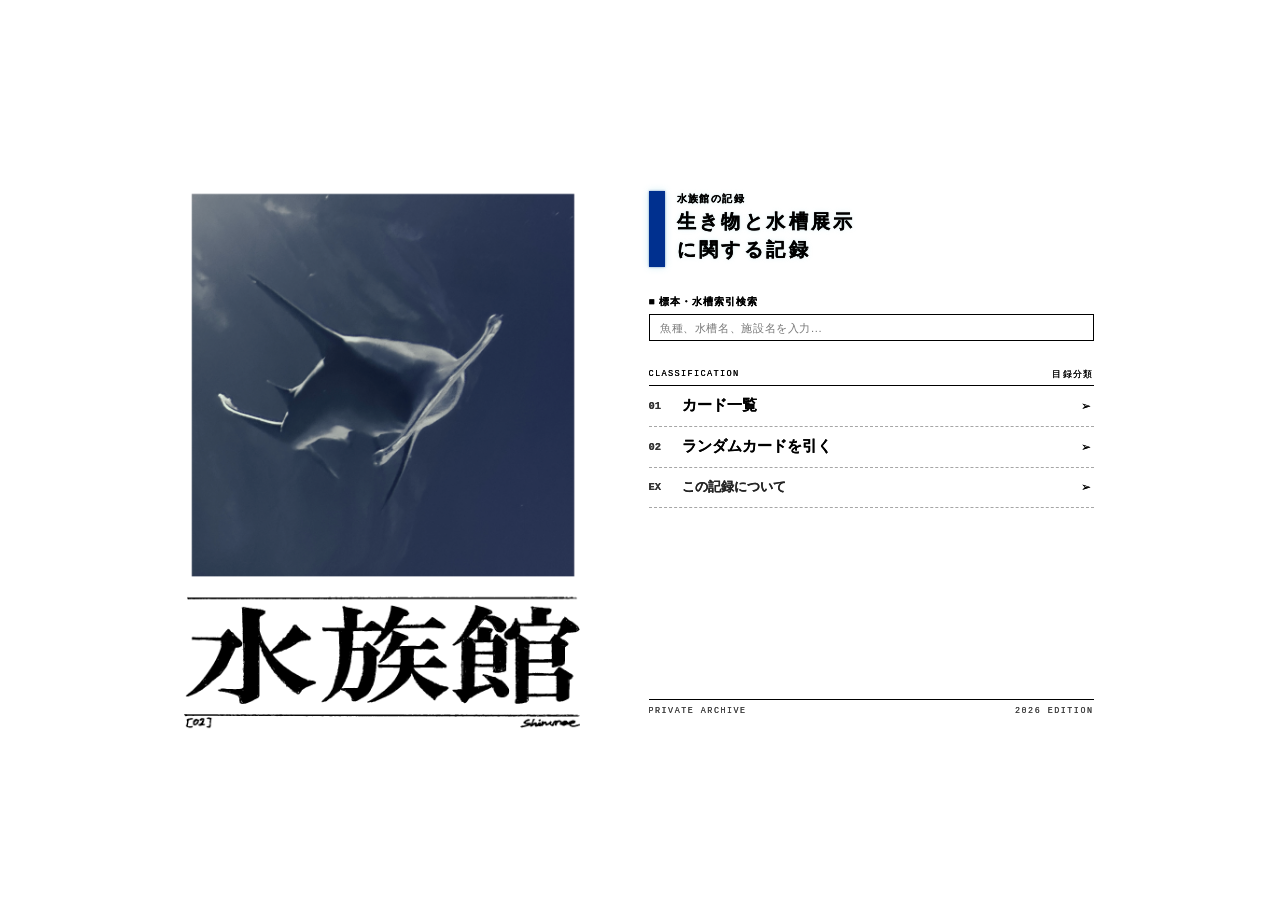
==== commit 4a373f4b: "cards" ====
--- a/index.html
+++ b/index.html
@@ -23,8 +23,8 @@
       <div class="catalog-header">
         <!-- 岩波文庫・図鑑風の塗り帯タイトル -->
         <div class="title-block">
-          <div class="tag-label">水槽展示 / 観察篇</div>
-          <h2 class="site-subtitle">生物と水槽展示<br>に関する記録</h2>
+          <div class="tag-label">水族館の記録</div>
+          <h2 class="site-subtitle">生き物と水槽展示<br>に関する記録</h2>
         </div>
       </div>
 
--- a/css/style.css
+++ b/css/style.css
@@ -1,6 +1,10 @@
 /* ==========================================
    印刷物・活字本トーン（紙と墨）
    ========================================== */
+html {
+  font-size: 14px;
+}
+
 :root {
   --bg-paper: #ffffff;
   --ink-black: #000000;
@@ -117,7 +121,7 @@
   top: 0;
   bottom: 0;
   left: 0;
-  width: 1.35rem;
+  width: 1.2rem;
   background-color: var(--marker-color);
   box-shadow: 0 0 2px rgba(0, 48, 143, 0.45), 0 0 7px rgba(131, 211, 227, 0.45);
 }
@@ -235,6 +239,7 @@
 }
 
 .nav-text {
+  font-family: var(--font-serif);
   font-size: 1.05rem;
   font-weight: 900;
   letter-spacing: 0.em;
@@ -347,10 +352,12 @@
   text-decoration: none;
   font-family: var(--font-gothic);
   font-weight: 700;
+  font-size: 0.9rem;
 }
 
 .back-link:hover {
   opacity: 0.6;
+  text-decoration: underline;
 }
 
 .doc-meta {
@@ -370,7 +377,7 @@
 
 .doc-tag {
   color: var(--ink-black);
-  font-size: 0.7rem;
+  font-size: 0.9rem;
   font-weight: 700;
   letter-spacing: 0.15em;
   padding: 0;
@@ -533,10 +540,10 @@
   text-shadow: var(--title-bleed);
 }
 .archive-title {
-  font-family: var(--font-serif);
+  font-family: var(--font-gothic);
   font-size: 2.2rem;
   font-weight: 900;
-  letter-spacing: 0.15em;
+  letter-spacing: 0em;
   margin: 0;
   background-color: transparent;
   color: var(--ink-black);
@@ -556,10 +563,22 @@
 }
 
 .archive-layout {
+  position: relative;
   display: grid;
   grid-template-columns: 190px 1fr;
   gap: 2rem;
   align-items: start;
+  min-height: calc(100dvh - 15rem);
+}
+
+.archive-layout::before {
+  content: "";
+  position: absolute;
+  top: 0;
+  bottom: 0;
+  left: calc(190px + 1rem);
+  width: 1px;
+  background-color: var(--ink-black);
 }
 
 .archive-layout[hidden] {
@@ -581,6 +600,29 @@
   margin-bottom: 1.2rem;
 }
 
+.all-cards-link {
+  display: inline-block;
+  color: #0047ab;
+  line-height: 1.35;
+  text-decoration: underline;
+  text-decoration-color: #0047ab;
+  text-underline-offset: 0.08em;
+  text-decoration-thickness: 1px;
+  margin-bottom: 1.2rem;
+}
+
+.category-toggle {
+  display: none;
+}
+
+.category-groups[hidden] {
+  display: block;
+}
+
+.cards-grid {
+  padding-left: 2rem;
+}
+
 .category-group + .category-group {
   margin-top: 1.5rem;
 }
@@ -622,7 +664,7 @@
 }
 
 .category-group a:hover {
-  background-color: rgba(131, 211, 227, 0.25);
+  background-color: transparent;
 }
 
 .card-tags {
@@ -774,6 +816,11 @@
 .random-draw {
   max-width: 420px;
   margin: 0 auto;
+}
+
+.random-draw .draw-button {
+  display: block;
+  margin: 0 0 1rem auto;
 }
 
 .random-card {
@@ -838,7 +885,8 @@
 /* 標本カード単体 */
 .specimen-card {
   background-color: var(--bg-paper);
-  border: 1px solid var(--ink-black);
+  border: 1.3px solid var(--ink-black);
+  box-shadow: var(--title-bleed);
   display: flex;
   flex-direction: column;
   cursor: pointer;
@@ -858,7 +906,7 @@
   font-family: var(--font-mono);
   font-size: 0.68rem;
   letter-spacing: 0.12em;
-  border-bottom: 1px solid rgba(0, 0, 0, 0.2);
+  border-bottom: 2px solid var(--ink-black);
   padding-bottom: 0.4rem;
   margin-bottom: 0.8rem;
 }
@@ -869,7 +917,7 @@
   overflow: hidden;
   background-color: #e5e3dc;
   margin-bottom: 0;
-  border: 1px solid rgba(0, 0, 0, 0.1);
+  border-bottom: 1.3px solid var(--ink-black);
 }
 
 .card-image-box img {
@@ -893,7 +941,7 @@
 }
 
 .card-title {
-  font-family: var(--font-serif);
+  font-family: var(--font-gothic);
   font-size: 1rem;
   font-weight: 900;
   letter-spacing: 0.08em;
@@ -1042,6 +1090,11 @@
 
   .archive-layout {
     grid-template-columns: 1fr;
+    min-height: 0;
+  }
+
+  .archive-layout::before {
+    display: none;
   }
 
   .category-index {
@@ -1056,6 +1109,45 @@
     margin-bottom: 0;
   }
 
+  .all-cards-link {
+    grid-column: 1 / -1;
+    margin-bottom: 0;
+  }
+
+  .cards-grid {
+    padding-left: 0;
+  }
+
+  .category-toggle {
+    display: flex;
+    grid-column: 1 / -1;
+    justify-content: space-between;
+    align-items: center;
+    width: 100%;
+    border: 0;
+    border-top: 1px dashed rgba(0, 0, 0, 0.35);
+    border-bottom: 1px dashed rgba(0, 0, 0, 0.35);
+    background: transparent;
+    color: var(--ink-black);
+    font-family: var(--font-gothic);
+    font-size: 0.85rem;
+    text-align: left;
+    padding: 0.55rem 0;
+    cursor: pointer;
+  }
+
+  .category-groups[hidden] {
+    display: none;
+  }
+
+  .category-groups {
+    display: grid;
+    grid-column: 1 / -1;
+    grid-template-columns: 1fr 1fr;
+    gap: 1rem;
+    width: 100%;
+  }
+
   .category-group + .category-group {
     margin-top: 0;
   }
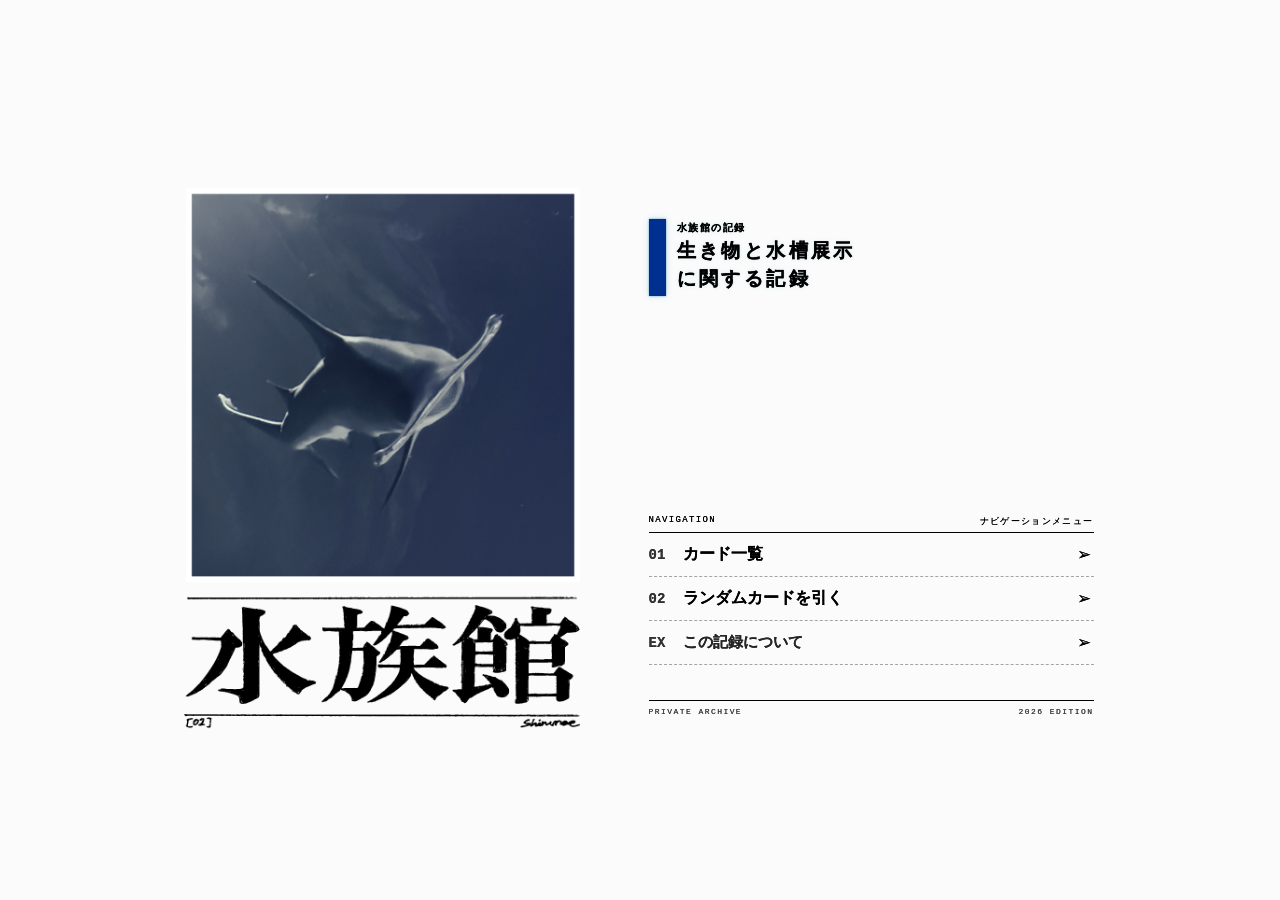
==== commit 94af6893: "ｈｙ" ====
--- a/index.html
+++ b/index.html
@@ -6,7 +6,7 @@
   <title>水族館の記録</title>
   <link rel="stylesheet" href="css/style.css">
 </head>
-<body>
+<body class="cover-page">
 
   <!-- 本の見開き全体を包むコンテナ -->
   <div class="book-spread">
@@ -28,19 +28,11 @@
         </div>
       </div>
 
-      <!-- 検索ボックス（標本検索窓） -->
-      <div class="search-section">
-        <span class="search-label">■ 標本・水槽索引検索</span>
-        <div class="search-container">
-          <input type="text" id="search-input" placeholder="魚種、水槽名、施設名を入力..." autocomplete="off">
-        </div>
-      </div>
-
-      <!-- ナビゲーション（図鑑の分類目録） -->
+      <!-- ナビゲーションメニュー -->
       <nav class="navigation">
         <div class="nav-caption">
-          <span>CLASSIFICATION</span>
-          <span>目録分類</span>
+          <span>NAVIGATION</span>
+          <span>ナビゲーションメニュー</span>
         </div>
         <ul class="nav-list">
           <li class="nav-row">
--- a/css/style.css
+++ b/css/style.css
@@ -6,7 +6,7 @@
 }
 
 :root {
-  --bg-paper: #ffffff;
+  --bg-paper: #fbfbfb;
   --ink-black: #000000;
   --border-line: #000000;
   --font-serif: "Yu Mincho", "YuMincho", "Hiragino Mincho ProN", "MS PMincho", serif;
@@ -212,11 +212,18 @@
   display: flex;
   align-items: center;
   border-bottom: 1px dashed rgba(0, 0, 0, 0.35);
-  transition: background-color 0.15s ease;
+  transition: color 0.15s ease;
 }
 
 .nav-row:hover {
-  background-color: rgba(131, 211, 227, 0.18);
+  background-color: transparent;
+}
+
+.nav-row:hover .nav-idx,
+.nav-row:hover .nav-item,
+.nav-row:hover .nav-text,
+.nav-row:hover .nav-arrow {
+  color: #0047ab;
 }
 
 .nav-idx {
@@ -240,7 +247,7 @@
 
 .nav-text {
   font-family: var(--font-serif);
-  font-size: 1.05rem;
+  font-size: 1rem;
   font-weight: 900;
   letter-spacing: 0.em;
   /* text-shadow: 0 0 1px rgba(0, 48, 143, 0.45), 0 0 7px rgba(131, 211, 227, 0.45); */
@@ -316,13 +323,13 @@
    ========================================== */
 .subpage-body {
   display: block;
-  padding: 3rem 1rem;
+  padding: 1.25rem 1rem 3rem;
 }
 
 .doc-container {
   max-width: 720px;
   margin: 0 auto;
-  padding: 2.5rem 2rem;
+  padding: 1.5rem 2rem 2.5rem;
   min-height: calc(100dvh - 6rem);
   background-color: var(--bg-paper);
   border: 1px solid var(--ink-black);
@@ -352,7 +359,7 @@
   text-decoration: none;
   font-family: var(--font-gothic);
   font-weight: 700;
-  font-size: 0.9rem;
+  font-size: 1rem;
 }
 
 .back-link:hover {
@@ -494,13 +501,13 @@
 /* スマホ調整 */
 @media (max-width: 820px) {
   .subpage-body {
-    padding: 1.5rem 0.5rem;
+    padding: 0.75rem 0.5rem 1.5rem;
   }
   .doc-container {
-    padding: 1.8rem 1.2rem;
+    padding: 1.2rem 0.5rem 1.8rem;
   }
   .doc-title {
-    font-size: 1.7rem;
+    font-size: 1.5rem;
   }
   .doc-colophon {
     flex-direction: column;
@@ -513,9 +520,13 @@
 .archive-container {
   max-width: 1440px;
   margin: 0 auto;
-  padding: 1.5rem;
+  padding: 1.25rem 1.5rem 1.5rem;
   min-height: calc(100dvh - 6rem);
   background-color: var(--bg-paper);
+}
+
+.about-container {
+  max-width: 1440px;
 }
 
 .archive-header {
@@ -555,6 +566,23 @@
   -webkit-box-decoration-break: clone;
 }
 
+.about-container .doc-content {
+  padding: 0 2rem;
+}
+
+.about-container .rule-divider,
+.about-container .doc-heading {
+  border: 0;
+}
+
+.about-container .rule-divider {
+  display: none;
+}
+
+.about-container .doc-heading {
+  font-weight: 700;
+}
+
 .archive-lead {
   font-size: 0.95rem;
   letter-spacing: 0.08em;
@@ -601,6 +629,7 @@
 }
 
 .all-cards-link {
+  /* font-weight: 600; */
   display: inline-block;
   color: #0047ab;
   line-height: 1.35;
@@ -641,7 +670,7 @@
 }
 
 .category-group li {
-  font-size: 0.8rem;
+  font-size: 0.95rem;
   line-height: 1.6;
   margin-bottom: 0.55rem;
 }
@@ -653,6 +682,7 @@
 }
 
 .category-link-label {
+  /* font-weight: 700; */
   text-decoration: underline;
   text-decoration-color: #0047ab;
   text-underline-offset: 0.08em;
@@ -679,21 +709,20 @@
 
 .card-tag-label {
   color: var(--ink-black);
-  font-size: 0.78rem;
+  font-size: 0.9rem;
+  font-weight: 700;
 }
 
 .card-tag {
   color: #0047ab;
-  font-size: 0.78rem;
+  font-size: 0.9rem;
+  font-weight: 700;
   line-height: 1.35;
   text-decoration: underline;
   text-decoration-color: #0047ab;
   text-underline-offset: 0.08em;
 }
 
-.card-tag:hover {
-  color: #002d70;
-}
 
 /* カードグリッド */
 .cards-grid {
@@ -746,17 +775,35 @@
   align-items: flex-start;
 }
 
-.is-detail-page .record-detail-summary .card-title {
+.is-detail-page .record-detail-summary .detail-title {
   display: block;
   clear: both;
 }
 
+.detail-card-number {
+  font-family: var(--font-mono);
+  font-size: 0.7rem;
+  letter-spacing: 0.12em;
+  color: #555;
+  margin-bottom: 0.25rem;
+}
+
 .is-detail-page .archive-header {
   display: none;
 }
 
 .is-detail-page .archive-container {
   min-height: 100dvh;
+}
+
+.is-detail-page::after {
+  content: "";
+  position: fixed;
+  inset: 0;
+  z-index: 90;
+  pointer-events: none;
+  box-shadow: inset 0 0 55px rgba(0, 0, 0, 0.171),
+    inset 0 0 24px rgba(215, 247, 252, 0.626);
 }
 
 .is-detail-page .record-detail-card > .card-meta,
@@ -766,7 +813,7 @@
   display: none;
 }
 
-.is-detail-page .record-detail-summary .card-title {
+.is-detail-page .record-detail-summary .detail-title {
   margin-top: 0;
   font-size: 2.2rem;
   text-shadow: var(--title-bleed);
@@ -784,11 +831,23 @@
   align-items: start;
 }
 
+.card-image-gallery {
+  display: grid;
+  gap: 0.75rem;
+}
+
+.card-image-gallery img {
+  display: block;
+  width: 100%;
+  height: auto;
+  object-fit: contain;
+}
+
 .record-detail-text {
-  max-height: calc(100vh - 13rem);
-  overflow-y: auto;
-  padding-right: 1rem;
-  font-size: 0.88rem;
+  max-height: none;
+  overflow: visible;
+  padding-right: 0;
+  font-size: 0.95rem;
 }
 
 .record-detail-summary p {
@@ -803,10 +862,15 @@
 }
 
 .record-detail-content h1,
-.record-detail-content h2 {
-  font-size: 1.4rem;
-  border-bottom: 1px solid rgba(0, 0, 0, 0.2);
-  padding-bottom: 0.4rem;
+.record-detail-content h2,
+.record-detail-content h3,
+.record-detail-content h4,
+.record-detail-content h5 {
+  font-size: 1.25rem;
+  /* border-bottom: 1px solid rgba(0, 0, 0, 0.2); */
+  /* padding-bottom: 0.4rem; */
+  /* text-shadow: var(--title-bleed); */
+  -webkit-text-stroke: 0.15px currentColor;
 }
 
 .random-container {
@@ -884,9 +948,9 @@
 
 /* 標本カード単体 */
 .specimen-card {
-  background-color: var(--bg-paper);
-  border: 1.3px solid var(--ink-black);
-  box-shadow: var(--title-bleed);
+  background-color: #fff;
+  /* border-left: 2.5px solid var(--ink-black); */
+  box-shadow: 0 0 0.25px currentColor, 0 0 2.5px rgba(0, 0, 0, 0.18), 0 0 6px rgba(131, 211, 227, 0.28);
   display: flex;
   flex-direction: column;
   cursor: pointer;
@@ -906,7 +970,6 @@
   font-family: var(--font-mono);
   font-size: 0.68rem;
   letter-spacing: 0.12em;
-  border-bottom: 2px solid var(--ink-black);
   padding-bottom: 0.4rem;
   margin-bottom: 0.8rem;
 }
@@ -917,7 +980,6 @@
   overflow: hidden;
   background-color: #e5e3dc;
   margin-bottom: 0;
-  border-bottom: 1.3px solid var(--ink-black);
 }
 
 .card-image-box img {
@@ -940,13 +1002,14 @@
   margin-bottom: 0.3rem;
 }
 
-.card-title {
+.card-thumb-title {
+  color: #000;
   font-family: var(--font-gothic);
   font-size: 1rem;
   font-weight: 900;
   letter-spacing: 0.08em;
   margin: 0;
-  padding: 0.45rem 0.8rem;
+  padding: 0.45rem 0.3rem 0.45rem 1rem;
   line-height: 1.35;
 }
 
@@ -1082,6 +1145,119 @@
   font-style: normal;
 }
 
+/* 表紙ページは画像と文字の比率を固定する */
+.cover-page {
+  padding: 28px 14px;
+}
+
+.cover-page .book-spread {
+  gap: 35px;
+  max-width: 980px;
+}
+
+.cover-page .page {
+  flex-basis: 380px;
+  max-width: 480px;
+}
+
+.cover-page .left-page {
+  flex-basis: 420px;
+  width: min(100%, 420px);
+}
+
+.cover-page .right-page {
+  flex-basis: 340px;
+  padding: 21px 14px 14px 21px;
+  min-height: 520px;
+}
+
+.cover-page .catalog-header {
+  margin-bottom: 28px;
+}
+
+.cover-page .catalog-meta {
+  font-size: 9px;
+  padding-bottom: 4px;
+  margin-bottom: 17px;
+}
+
+.cover-page .title-block {
+  gap: 2px;
+  margin-top: 28px;
+  padding: 2px 0 4px 28px;
+}
+
+.cover-page .title-block::before {
+  width: 17px;
+}
+
+.cover-page .tag-label {
+  font-size: 10px;
+}
+
+.cover-page .site-subtitle {
+  font-size: 19px;
+  line-height: 1.45;
+}
+
+.cover-page .navigation {
+  margin-top: auto;
+  margin-bottom: 0;
+}
+
+.cover-page .nav-caption {
+  font-size: 9px;
+  padding-bottom: 4px;
+}
+
+.cover-page .nav-idx {
+  font-size: 14px;
+  width: 31px;
+}
+
+.cover-page .nav-item {
+  padding: 11px 3px;
+}
+
+.cover-page .nav-text {
+  font-size: 16px;
+}
+
+.cover-page .nav-arrow {
+  font-size: 17px;
+}
+
+.cover-page .nav-row-about .nav-text {
+  font-size: 15px;
+}
+
+.cover-page .catalog-footer {
+  margin-top: 28px;
+  padding-top: 7px;
+}
+
+.cover-page .colophon-line {
+  margin-bottom: 6px;
+}
+
+.cover-page .colophon-text {
+  font-size: 8px;
+}
+
+@media (max-width: 820px) {
+  .cover-page {
+    padding: 21px 7px;
+  }
+
+  .cover-page .book-spread {
+    gap: 49px;
+  }
+
+  .cover-page .right-page {
+    padding: 21px 7px 14px;
+  }
+}
+
 @media (max-width: 820px) {
   .doc-container,
   .archive-container {
@@ -1091,6 +1267,29 @@
   .archive-layout {
     grid-template-columns: 1fr;
     min-height: 0;
+  }
+
+  .archive-container {
+    padding-left: 0.5rem;
+    padding-right: 0.5rem;
+  }
+
+  .about-container .doc-content {
+    padding: 0;
+  }
+
+
+  .archive-title {
+    font-size: 1.7rem;
+  }
+
+  .is-detail-page .record-detail-summary .detail-title {
+    font-size: 1.8rem;
+  }
+
+  .cards-grid .card-image-box,
+  .random-card .card-image-box {
+    aspect-ratio: 16 / 9;
   }
 
   .archive-layout::before {
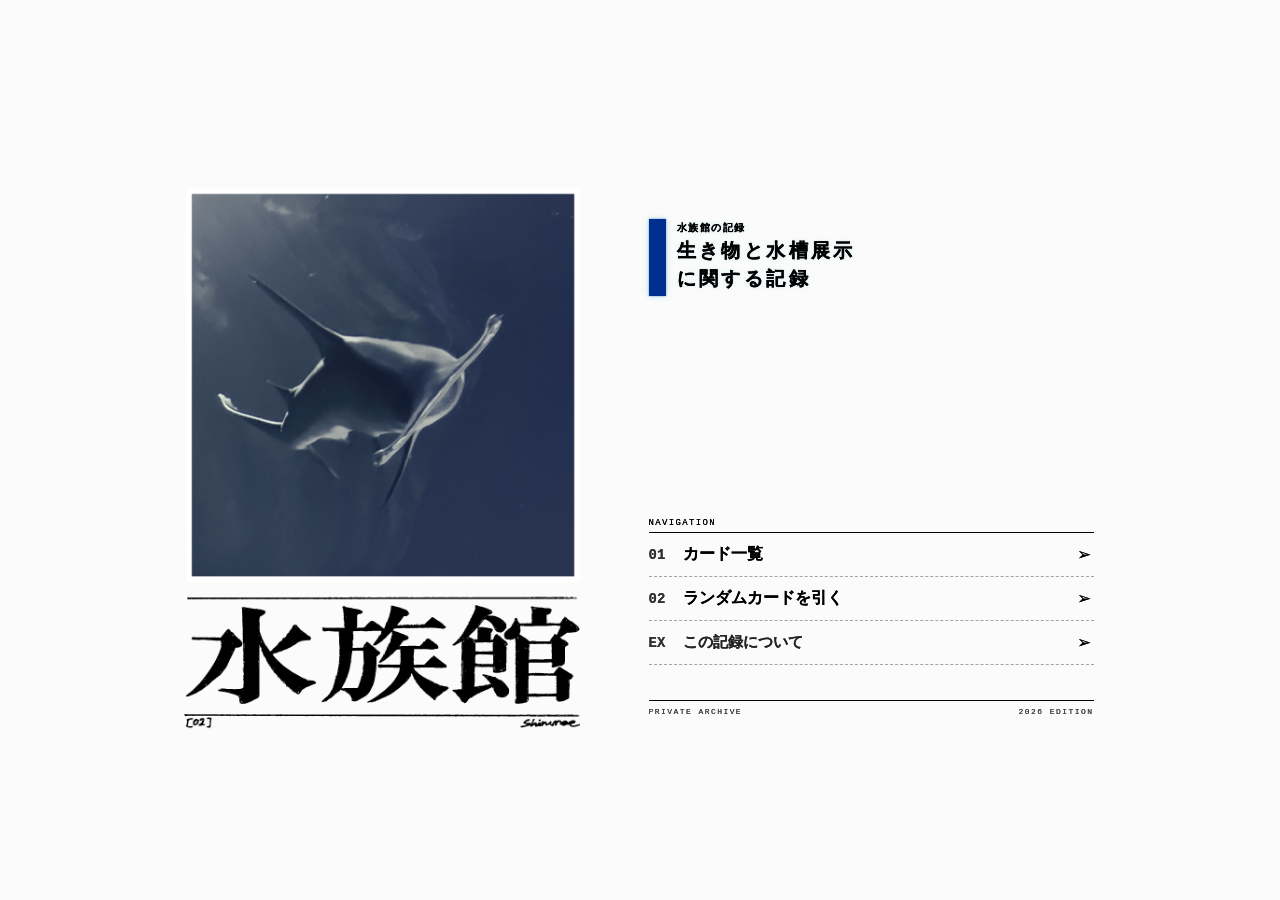
==== commit 18172d51: "about" ====
--- a/index.html
+++ b/index.html
@@ -32,7 +32,7 @@
       <nav class="navigation">
         <div class="nav-caption">
           <span>NAVIGATION</span>
-          <span>ナビゲーションメニュー</span>
+          <!-- <span>ナビゲーションメニュー</span> -->
         </div>
         <ul class="nav-list">
           <li class="nav-row">
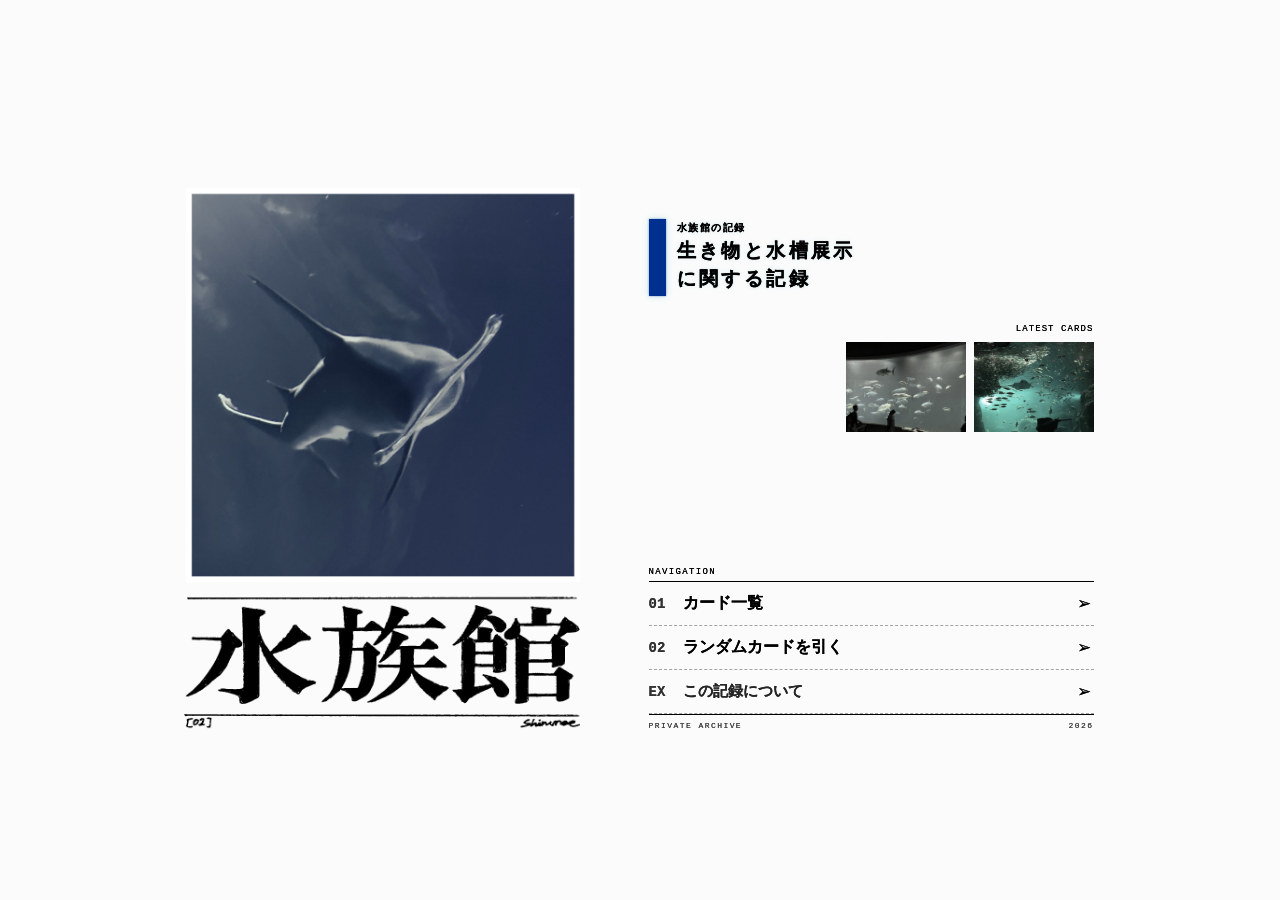
==== commit cb567c88: "hy" ====
--- a/index.html
+++ b/index.html
@@ -27,6 +27,11 @@
           <h2 class="site-subtitle">生き物と水槽展示<br>に関する記録</h2>
         </div>
       </div>
+
+      <section class="latest-records" aria-label="最新の記録">
+        <div class="latest-records-heading">LATEST CARDS</div>
+        <div class="latest-records-list" id="latest-records-list"></div>
+      </section>
 
       <!-- ナビゲーションメニュー -->
       <nav class="navigation">
@@ -64,7 +69,7 @@
         <div class="colophon-line"></div>
         <div class="colophon-text">
           <span>PRIVATE ARCHIVE</span>
-          <span>2026 EDITION</span>
+          <span>2026</span>
         </div>
       </footer>
 
@@ -72,5 +77,7 @@
 
   </div>
 
+  <script src="js/cover.js"></script>
+
 </body>
 </html>
--- a/css/style.css
+++ b/css/style.css
@@ -39,6 +39,7 @@
    見開きレイアウト
    ========================================== */
 .book-spread {
+  /* background-color: #8f98b3; */
   display: flex;
   flex-wrap: wrap;
   justify-content: center;
@@ -136,7 +137,7 @@
 }
 
 .site-subtitle {
-  font-family: var(--font-serif);
+  font-family: var(--font-gothuc);
   font-size: 1.35rem;
   font-weight: 900;
   letter-spacing: 0.18em;
@@ -246,7 +247,7 @@
 }
 
 .nav-text {
-  font-family: var(--font-serif);
+  font-family: var(--font-gothic);
   font-size: 1rem;
   font-weight: 900;
   letter-spacing: 0.em;
@@ -723,11 +724,16 @@
   text-underline-offset: 0.08em;
 }
 
+.card-tag-value {
+  font-size: 0.9rem;
+  font-weight: 700;
+}
+
 
 /* カードグリッド */
 .cards-grid {
   display: grid;
-  grid-template-columns: repeat(auto-fill, minmax(250px, 1fr));
+  grid-template-columns: repeat(auto-fill, minmax(230px, 1fr));
   gap: 2.5rem 2rem;
 }
 
@@ -782,7 +788,7 @@
 
 .detail-card-number {
   font-family: var(--font-mono);
-  font-size: 0.7rem;
+  font-size: 0.9rem;
   letter-spacing: 0.12em;
   color: #555;
   margin-bottom: 0.25rem;
@@ -1158,17 +1164,20 @@
 .cover-page .page {
   flex-basis: 380px;
   max-width: 480px;
+  height: 560px;
 }
 
 .cover-page .left-page {
   flex-basis: 420px;
   width: min(100%, 420px);
+  height: 560px;
 }
 
 .cover-page .right-page {
   flex-basis: 340px;
-  padding: 21px 14px 14px 21px;
+  padding: 21px 14px 0 21px;
   min-height: 520px;
+  /* border-top: 1px solid var(--ink-black); */
 }
 
 .cover-page .catalog-header {
@@ -1200,6 +1209,38 @@
   line-height: 1.45;
 }
 
+.cover-page .latest-records {
+  margin: 0 0 28px;
+}
+
+.cover-page .latest-records-heading {
+  font-family: var(--font-mono);
+  font-size: 9px;
+  letter-spacing: 0.12em;
+  margin-bottom: 8px;
+  text-align: right;
+}
+
+.cover-page .latest-records-list {
+  display: flex;
+  justify-content: flex-end;
+  gap: 8px;
+}
+
+.cover-page .latest-record {
+  flex: 0 0 120px;
+  color: var(--ink-black);
+  text-decoration: none;
+}
+
+.cover-page .latest-record-image {
+  display: block;
+  width: 100%;
+  aspect-ratio: 4 / 3;
+  object-fit: cover;
+  filter: grayscale(65%);
+}
+
 .cover-page .navigation {
   margin-top: auto;
   margin-bottom: 0;
@@ -1232,8 +1273,8 @@
 }
 
 .cover-page .catalog-footer {
-  margin-top: 28px;
-  padding-top: 7px;
+  margin-top: 0;
+  padding-top: 0;
 }
 
 .cover-page .colophon-line {
@@ -1251,10 +1292,29 @@
 
   .cover-page .book-spread {
     gap: 49px;
+    align-items: center;
+  }
+
+  .cover-page .page {
+    flex: 0 1 420px;
+    width: min(100%, 460px);
+    max-width: 460px;
+    height: auto;
+  }
+
+  .cover-page .left-page {
+    width: 100%;
+    flex-basis: 460px;
+    height: auto;
   }
 
   .cover-page .right-page {
-    padding: 21px 7px 14px;
+    width: 100%;
+    flex-basis: 460px;
+  }
+
+  .cover-page .right-page {
+    padding: 21px 7px 0;
   }
 }
 
@@ -1314,6 +1374,7 @@
   }
 
   .cards-grid {
+    grid-template-columns: repeat(auto-fill, minmax(250px, 1fr));
     padding-left: 0;
   }
 
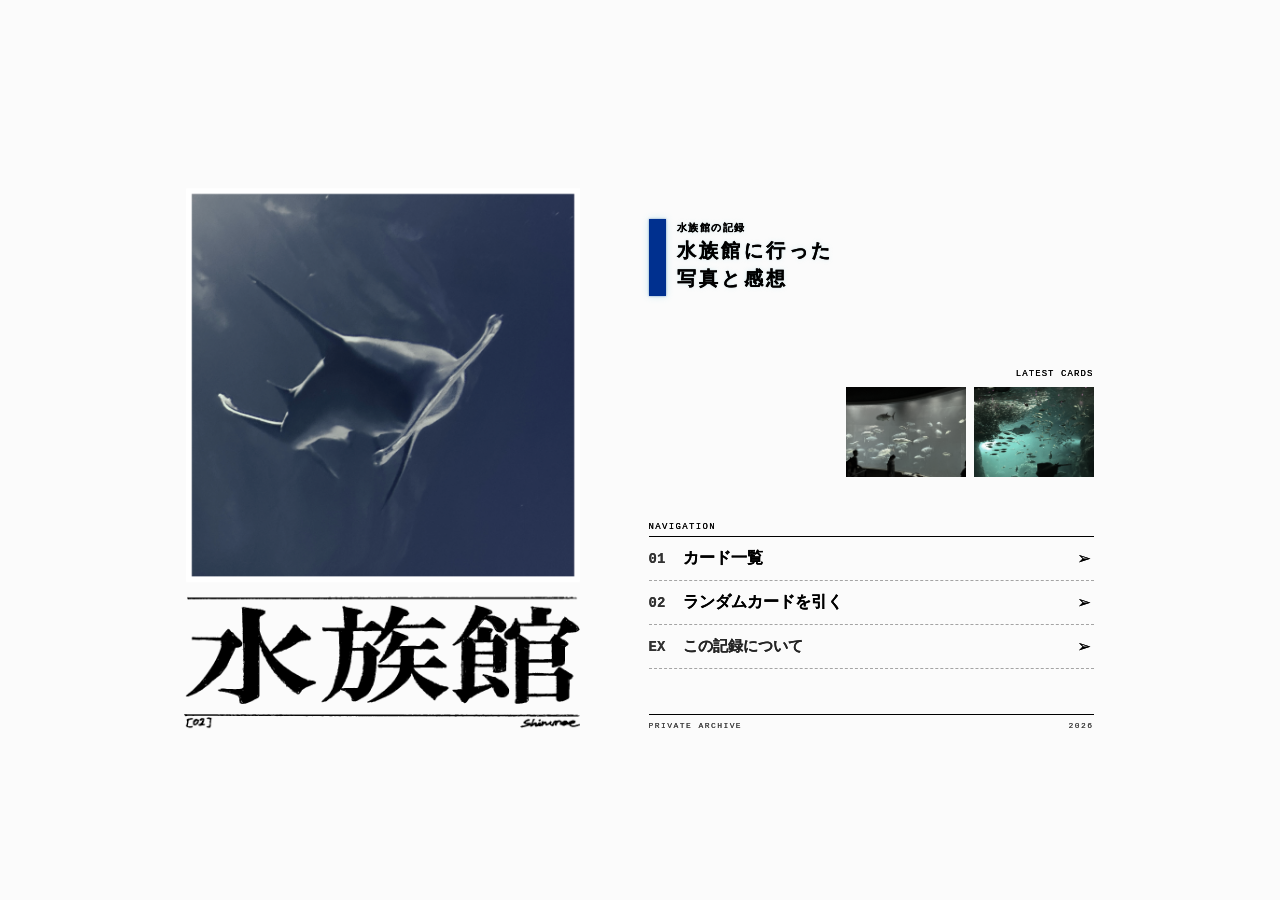
==== commit 28b040f5: "5" ====
--- a/index.html
+++ b/index.html
@@ -24,7 +24,7 @@
         <!-- 岩波文庫・図鑑風の塗り帯タイトル -->
         <div class="title-block">
           <div class="tag-label">水族館の記録</div>
-          <h2 class="site-subtitle">生き物と水槽展示<br>に関する記録</h2>
+          <h2 class="site-subtitle">水族館に行った<br>写真と感想</h2>
         </div>
       </div>
 
--- a/css/style.css
+++ b/css/style.css
@@ -584,6 +584,16 @@
   font-weight: 700;
 }
 
+.about-container .record-detail-content ul {
+  list-style-position: inside;
+  margin: 0;
+  padding-left: 0;
+}
+
+.about-container .record-detail-content li {
+  overflow-wrap: anywhere;
+}
+
 .archive-lead {
   font-size: 0.95rem;
   letter-spacing: 0.08em;
@@ -784,6 +794,12 @@
 .is-detail-page .record-detail-summary .detail-title {
   display: block;
   clear: both;
+  margin-top: 0;
+  font-size: 2.2rem;
+  font-family: var(--font-serif);
+  font-weight: 900;
+  /* text-shadow: var(--title-bleed); */
+  -webkit-text-stroke: 0.95px currentColor;
 }
 
 .detail-card-number {
@@ -819,12 +835,6 @@
   display: none;
 }
 
-.is-detail-page .record-detail-summary .detail-title {
-  margin-top: 0;
-  font-size: 2.2rem;
-  text-shadow: var(--title-bleed);
-  -webkit-text-stroke: 0.15px currentColor;
-}
 
 .is-detail-page .record-detail-content h1:first-child {
   display: none;
@@ -863,8 +873,28 @@
 .record-detail-content {
   margin: 2rem 0 0;
   border-top: 1px solid var(--ink-black);
+  padding-top: 0rem;
+  line-height: 1.9;
+  overflow: visible;
+}
+
+.record-detail-content p,
+.record-detail-content ul,
+.record-detail-content ol,
+.record-detail-content blockquote {
+  margin-left: 0;
+  margin-right: 0;
+}
+
+.record-detail-content ul,
+.record-detail-content ol {
+  padding-left: 0;
+  list-style-position: inside;
   padding-top: 1rem;
-  line-height: 1.9;
+}
+
+.record-detail-content li {
+  overflow-wrap: anywhere;
 }
 
 .record-detail-content h1,
@@ -877,6 +907,26 @@
   /* padding-bottom: 0.4rem; */
   /* text-shadow: var(--title-bleed); */
   -webkit-text-stroke: 0.15px currentColor;
+  margin-bottom: -0.6rem;
+  margin-top: 1.5rem;
+  position: relative;
+  padding-left: 1.1rem;
+}
+
+.record-detail-content h1::before,
+.record-detail-content h2::before,
+.record-detail-content h3::before,
+.record-detail-content h4::before,
+.record-detail-content h5::before {
+  content: "";
+  position: absolute;
+  left: 0;
+  top: 0.63rem;
+  width: 1rem;
+  height: 1rem;
+  border-radius: 50%;
+  background-color: var(--ink-black);
+  box-shadow: 0 0 0.25px currentColor, 0 0 1.5px rgba(0, 0, 0, 0.18), 0 0 5px rgba(131, 211, 227, 0.28);
 }
 
 .random-container {
@@ -1210,7 +1260,7 @@
 }
 
 .cover-page .latest-records {
-  margin: 0 0 28px;
+  margin: 0;
 }
 
 .cover-page .latest-records-heading {
@@ -1242,7 +1292,7 @@
 }
 
 .cover-page .navigation {
-  margin-top: auto;
+  margin-top: 0;
   margin-bottom: 0;
 }
 
